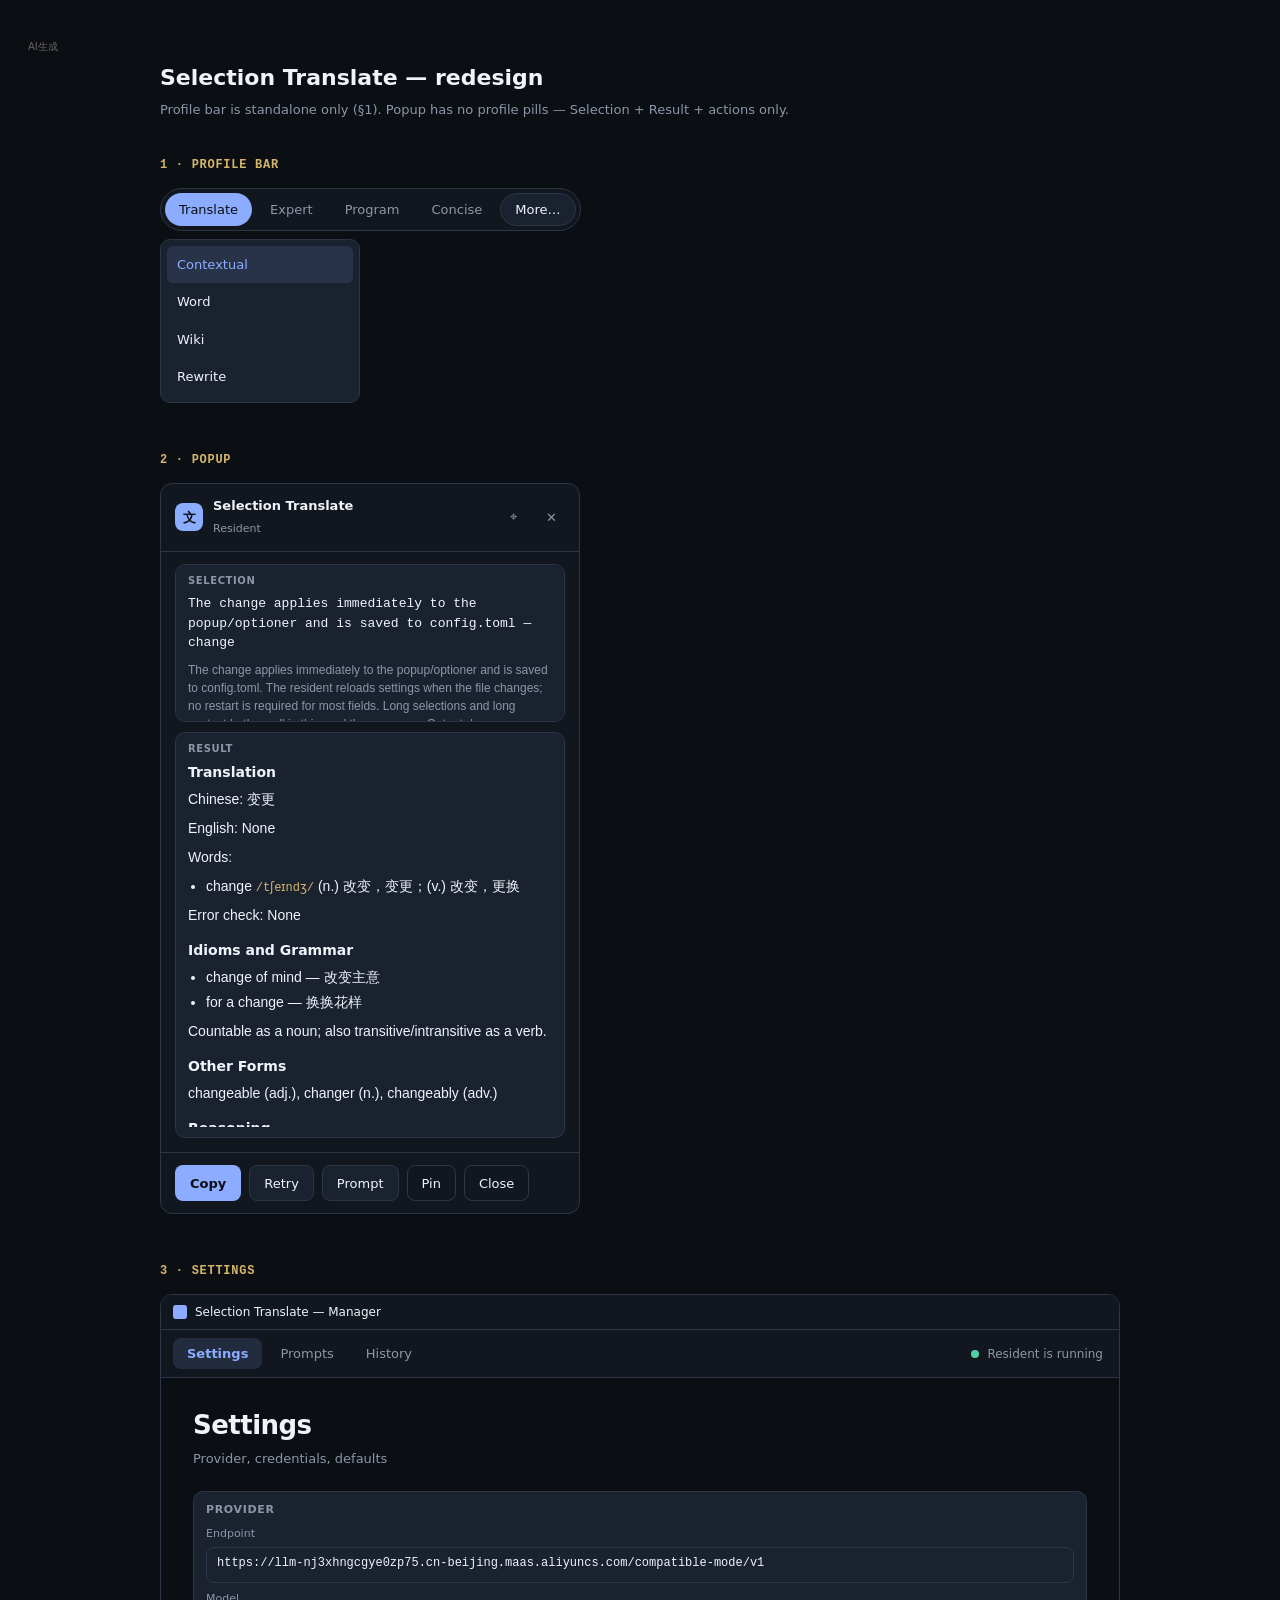
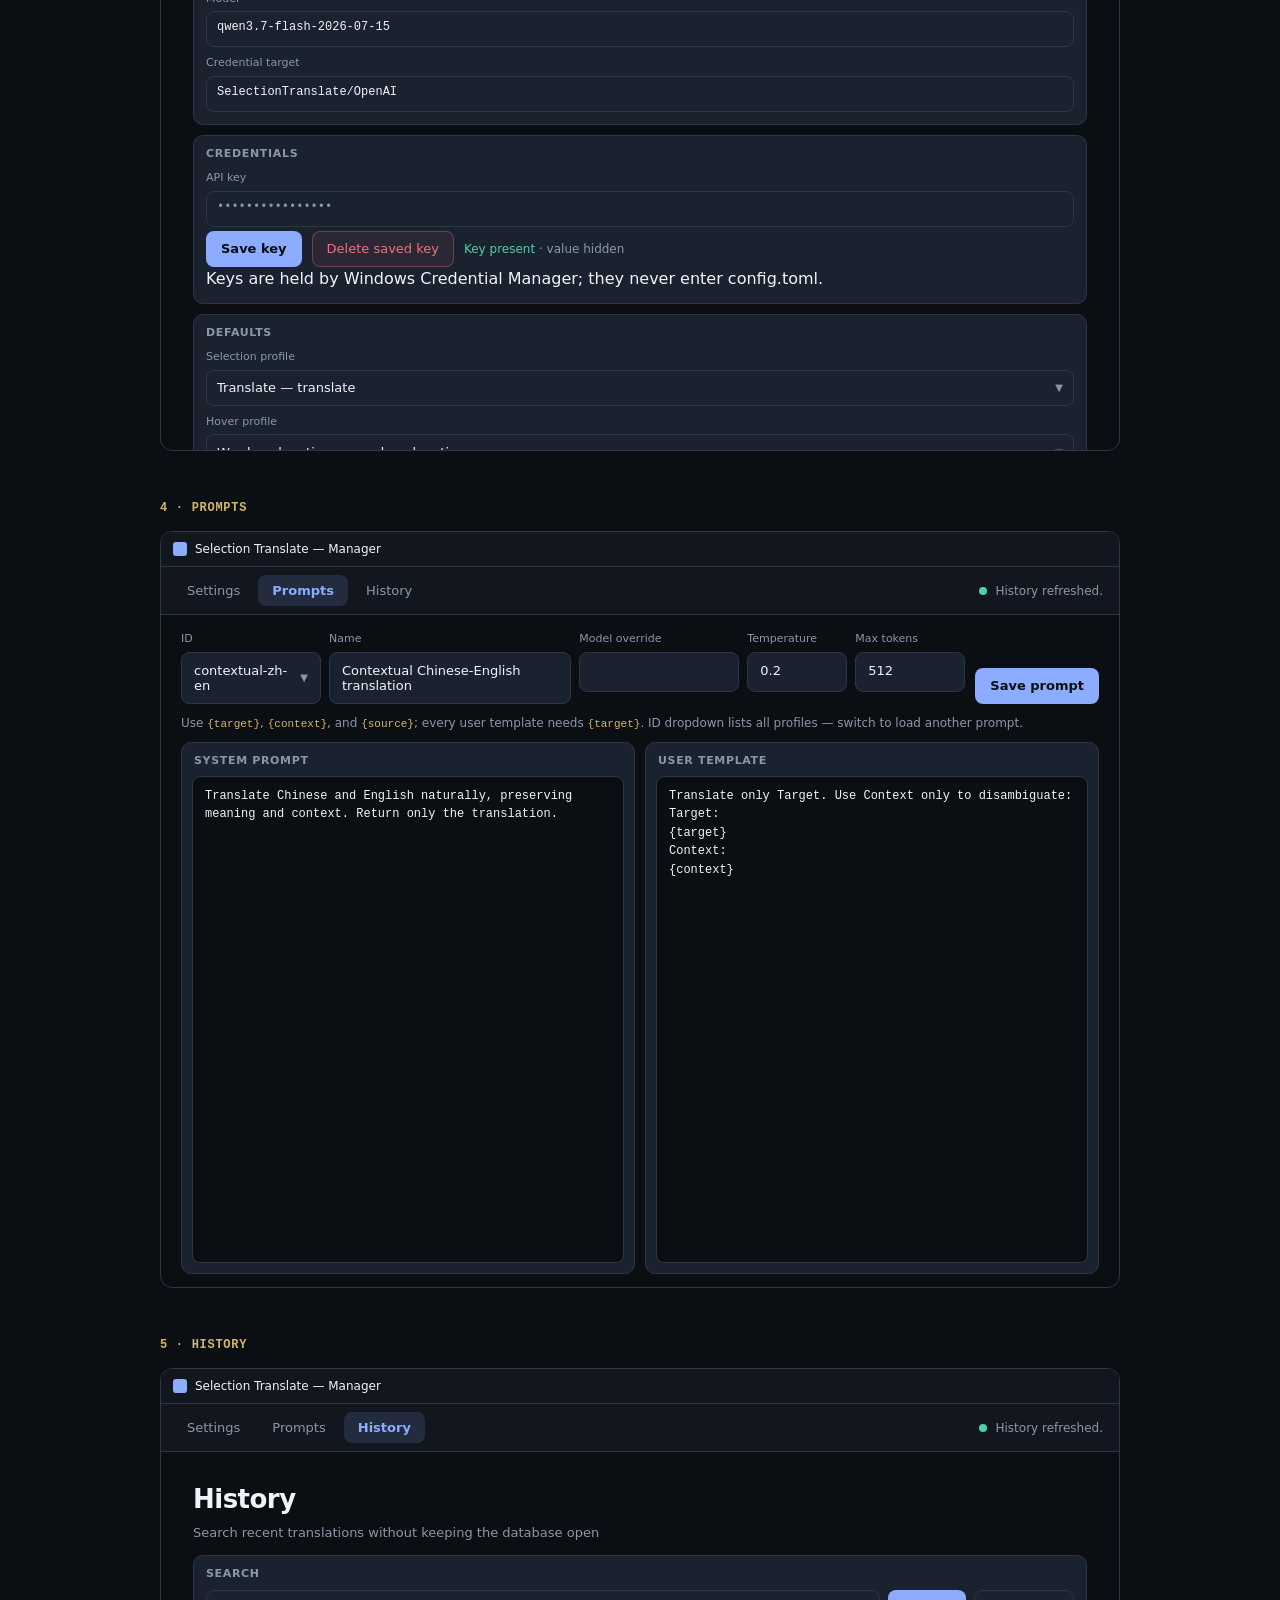
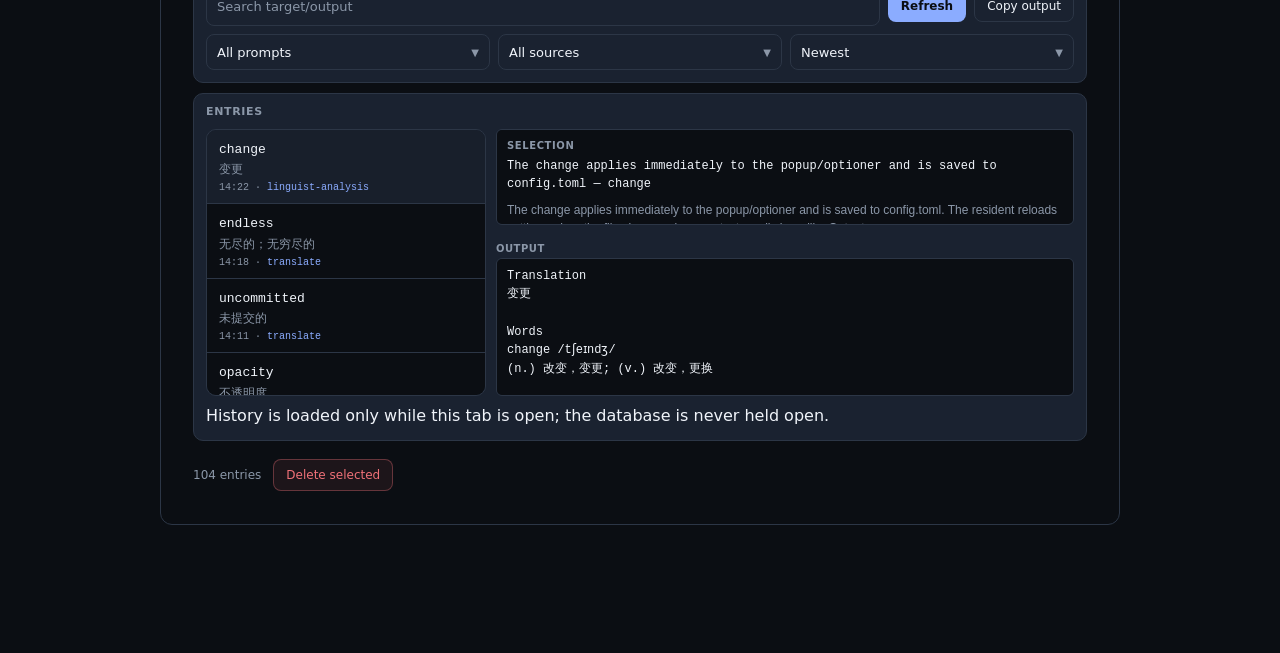
==== selection-translate-redesign/classic/index.html @ d714caef "Split redesign into classic/fair-copy tracks; add Fair Copy UI - classic/: the original dark mockup " ====
<!-- AI生成 -->
<!DOCTYPE html>
<html lang="en">
<head>
  <meta charset="UTF-8" />
  <meta name="viewport" content="width=device-width, initial-scale=1" />
  <title>Selection Translate — UI Redesign</title>
  <style>
    :root {
      --void: #0B0E13;
      --surface: #12171F;
      --raised: #1A2230;
      --lex: #1E2634;
      --line: #2C3646;
      --ink: #F0F4FA;
      --muted: #8B97A8;
      --accent: #8BACFF;
      --gold: #D4B56A;
      --ok: #4FD1A5;
      --err: #F07178;
      --font: "Segoe UI Variable Text", "Segoe UI", system-ui, sans-serif;
      --mono: "Cascadia Code", "Consolas", ui-monospace, monospace;
      --cjk: "Microsoft YaHei UI", "PingFang SC", "Segoe UI", sans-serif;
    }

    * { box-sizing: border-box; margin: 0; padding: 0; }

    /* One scrollbar for every scrollable area */
    * {
      scrollbar-width: thin;
      scrollbar-color: var(--line) transparent;
    }
    ::-webkit-scrollbar { width: 10px; height: 10px; }
    ::-webkit-scrollbar-track { background: transparent; }
    ::-webkit-scrollbar-thumb {
      background: var(--line);
      border-radius: 999px;
      border: 2px solid transparent;
      background-clip: padding-box;
    }

    body {
      font-family: var(--font);
      background: var(--void);
      color: var(--ink);
      line-height: 1.5;
      padding: 40px 28px 80px;
    }

    .doc-title {
      max-width: 960px;
      margin: 0 auto 36px;
    }
    .doc-title h1 {
      font-size: 22px;
      font-weight: 600;
      margin-bottom: 6px;
    }
    .doc-title p {
      font-size: 13px;
      color: var(--muted);
      max-width: 640px;
    }

    .screen {
      max-width: 960px;
      margin: 0 auto 48px;
    }
    .screen > h2 {
      font-family: var(--mono);
      font-size: 12px;
      color: var(--gold);
      letter-spacing: 0.06em;
      text-transform: uppercase;
      margin-bottom: 14px;
    }

    /* —— Shared controls (no card wrappers) —— */
    .rail {
      display: inline-flex;
      gap: 4px;
      background: var(--surface);
      border: 1px solid var(--line);
      border-radius: 999px;
      padding: 4px;
    }
    .pill {
      border: none;
      background: transparent;
      color: var(--muted);
      font: 500 13px var(--font);
      padding: 8px 14px;
      border-radius: 999px;
    }
    .pill.on { background: var(--accent); color: var(--void); }
    .pill.on.lex { background: var(--gold); color: #1a1408; }
    .pill.more {
      color: var(--ink);
      background: var(--raised);
      border: 1px solid var(--line);
    }

    .menu {
      margin-top: 8px;
      width: 176px;
      background: var(--raised);
      border: 1px solid var(--line);
      border-radius: 10px;
      padding: 6px;
    }
    .menu div {
      padding: 9px 10px;
      border-radius: 6px;
      font-size: 13px;
    }
    .menu div.hot {
      background: rgba(139, 172, 255, 0.12);
      color: var(--accent);
    }

    .btn {
      display: inline-flex;
      align-items: center;
      height: 36px;
      padding: 0 14px;
      border-radius: 8px;
      border: 1px solid var(--line);
      background: var(--raised);
      color: var(--ink);
      font: 500 13px var(--font);
    }
    .btn.primary {
      background: var(--accent);
      border-color: transparent;
      color: var(--void);
      font-weight: 600;
    }
    .btn.danger {
      color: var(--err);
      border-color: rgba(240, 113, 120, 0.35);
      background: rgba(240, 113, 120, 0.08);
    }
    .btn.ghost { background: transparent; }
    .btn.sm { height: 32px; padding: 0 12px; font-size: 12px; }

    .input {
      width: 100%;
      background: var(--raised);
      border: 1px solid var(--line);
      border-radius: 8px;
      color: var(--ink);
      font: 12px var(--mono);
      padding: 10px 12px;
      min-height: 40px;
    }
    .input.ui { font: 13px var(--font); }
    .input.muted { color: var(--muted); }
    .input.area {
      min-height: 96px;
      line-height: 1.55;
      white-space: pre-wrap;
      overflow: auto;
    }
    .input.area.tall { min-height: 148px; }
    .input.pair-row {
      display: flex;
      justify-content: space-between;
      align-items: center;
      font-family: var(--font);
    }

    .label {
      font-size: 13px;
      color: var(--muted);
    }

    /* Flat form rows — no cards */
    .row {
      display: grid;
      grid-template-columns: 140px 1fr;
      gap: 12px;
      align-items: center;
      margin-bottom: 12px;
    }
    .row.top { align-items: start; }
    .row.top .label { padding-top: 10px; }
    .pair { display: grid; grid-template-columns: 1fr 1fr; gap: 10px; }

    /* —— Popup (single) —— */
    .popup {
      width: 420px;
      max-width: 100%;
      background: var(--surface);
      border: 1px solid var(--line);
      border-radius: 12px;
      overflow: hidden;
    }
    .popup-top {
      display: flex;
      align-items: center;
      gap: 10px;
      padding: 12px 14px;
      border-bottom: 1px solid var(--line);
    }
    .mark {
      width: 28px;
      height: 28px;
      border-radius: 8px;
      background: var(--accent);
      color: var(--void);
      font-weight: 700;
      font-size: 13px;
      display: grid;
      place-items: center;
    }
    .popup-top strong { display: block; font-size: 13px; }
    .popup-top span { font-size: 11px; color: var(--muted); }
    .popup-top .grow { flex: 1; min-width: 0; }
    .icon {
      width: 28px;
      height: 28px;
      border: none;
      background: transparent;
      color: var(--muted);
      border-radius: 6px;
    }

    .popup-body .sel .cap { margin-bottom: 6px; }
    .popup-body {
      padding: 12px 14px 14px;
      display: flex;
      flex-direction: column;
      gap: 10px;
      max-height: min(78vh, 600px);
      overflow: hidden;
    }
    .popup-body .result {
      flex: 1 1 auto;
      min-height: 0;
      display: flex;
      flex-direction: column;
      border-radius: 10px;
    }
    .popup-body .result .md {
      flex: 1 1 auto;
      min-height: 0;
      max-height: none;
      overflow: auto;
    }
    .popup-foot {
      display: flex;
      gap: 8px;
      padding: 12px 14px;
      border-top: 1px solid var(--line);
    }

    /* Selection — same card language as History Output (.box.out) */
    .sel {
      background: var(--void);
      border: 1px solid var(--line);
      border-radius: 6px;
      padding: 8px 10px;
      flex-shrink: 0;
      min-height: 0;
      overflow: auto;
    }
    .sel .cap {
      font-size: 10px;
      letter-spacing: 0.06em;
      text-transform: uppercase;
      color: var(--muted);
      font-weight: 600;
      margin-bottom: 4px;
    }
    .sel .target {
      font-family: var(--mono);
      font-size: 12px;
      line-height: 1.5;
      color: var(--ink);
      white-space: pre-wrap;
      word-break: break-word;
    }
    .sel .ctx {
      font: 12px/1.5 var(--cjk);
      color: var(--muted);
      margin-top: 8px;
      white-space: pre-wrap;
      word-break: break-word;
    }

    /* Popup Selection — aligned peer of Result card */
    .popup-body .sel {
      background: var(--raised);
      border: 1px solid var(--line);
      border-radius: 10px;
      padding: 8px 12px 10px;
      max-height: 30%;
      flex: 0 1 auto;
      overflow: auto;
    }
    .popup-body .sel .cap {
      font-size: 10px;
      letter-spacing: 0.06em;
      text-transform: uppercase;
      color: var(--muted);
      font-weight: 600;
      margin-bottom: 6px;
    }
    .popup-body .sel .target {
      font-family: var(--mono);
      font-size: 13px;
      line-height: 1.5;
      color: var(--ink);
      white-space: pre-wrap;
      word-break: break-word;
    }
    .popup-body .sel .ctx {
      font: 12px/1.5 var(--cjk);
      color: var(--muted);
      margin-top: 8px;
      white-space: pre-wrap;
      word-break: break-word;
    }

    /* Result — markdown body; Selection uses the same chrome in popup */
    .result {
      border: 1px solid var(--line);
      border-radius: 10px;
      background: var(--raised);
      padding: 8px 12px 10px;
    }
    .result-label {
      font-size: 10px;
      letter-spacing: 0.06em;
      text-transform: uppercase;
      color: var(--muted);
      font-weight: 600;
      margin-bottom: 6px;
      flex-shrink: 0;
    }
    .md {
      max-height: 280px;
      overflow: auto;
      font-size: 14px;
      line-height: 1.5;
      color: var(--ink);
    }
    .md h2 {
      font-size: 14px;
      font-weight: 600;
      margin: 14px 0 6px;
      color: var(--ink);
    }
    .md h2:first-child { margin-top: 0; }
    .md p {
      margin: 0 0 8px;
      font-family: var(--cjk);
    }
    .md p:last-child { margin-bottom: 0; }
    .md ul {
      margin: 0 0 8px;
      padding-left: 18px;
    }
    .md li {
      margin-bottom: 4px;
      font-family: var(--cjk);
    }
    .md code {
      font-family: var(--mono);
      font-size: 12px;
      color: var(--gold);
    }

    /* —— Manager window (own border; horizontal tabs) —— */
    .shell {
      border: 1px solid var(--line);
      border-radius: 12px;
      overflow: hidden;
      background: var(--void);
    }
    .shell-title {
      display: flex;
      align-items: center;
      gap: 8px;
      padding: 8px 12px;
      background: var(--surface);
      border-bottom: 1px solid var(--line);
      font-size: 12px;
      color: var(--ink);
    }
    .shell-title i {
      width: 14px;
      height: 14px;
      border-radius: 3px;
      background: var(--accent);
      display: block;
      flex-shrink: 0;
    }
    .shell-body {
      display: block;
      min-height: 520px;
      height: 720px;
    }
    /* Horizontal tab bar */
    .tabs {
      display: flex;
      align-items: center;
      gap: 4px;
      padding: 8px 12px;
      background: var(--surface);
      border-bottom: 1px solid var(--line);
    }
    .tabs button {
      border: none;
      background: transparent;
      color: var(--muted);
      font: 500 13px var(--font);
      padding: 8px 14px;
      border-radius: 8px;
    }
    .tabs button.on {
      background: rgba(139, 172, 255, 0.14);
      color: var(--accent);
      font-weight: 600;
    }
    .tabs .live {
      margin-left: auto;
      font-size: 12px;
      color: var(--muted);
      display: flex;
      align-items: center;
      gap: 8px;
      padding-right: 4px;
    }
    .tabs .live i {
      width: 8px;
      height: 8px;
      border-radius: 50%;
      background: var(--ok);
      display: block;
    }
    .shell-body > .page {
      height: calc(100% - 45px);
      min-height: 0;
      overflow: hidden;
    }
    .shell-body > .page:not(.fill):not(.hist-page):not(.prompts-page) {
      overflow: auto;
    }
    .nav {
      border-right: 1px solid var(--line);
      padding: 20px 12px;
      background: var(--surface);
    }
    .nav .brand {
      font-size: 11px;
      letter-spacing: 0.08em;
      text-transform: uppercase;
      color: var(--muted);
      font-weight: 600;
      padding: 4px 10px 16px;
    }
    .nav button {
      display: block;
      width: 100%;
      text-align: left;
      border: none;
      background: transparent;
      color: var(--muted);
      font: 13px var(--font);
      padding: 10px 12px;
      border-radius: 8px;
      margin-bottom: 2px;
    }
    .nav button.on {
      background: rgba(139, 172, 255, 0.14);
      color: var(--accent);
      font-weight: 600;
    }
    .nav .live {
      margin-top: 28px;
      padding: 0 10px;
      font-size: 12px;
      color: var(--muted);
      display: flex;
      align-items: center;
      gap: 8px;
    }
    .nav .live i {
      width: 8px;
      height: 8px;
      border-radius: 50%;
      background: var(--ok);
      display: block;
    }

    .page { padding: 28px 32px 36px; }
    .page h2 {
      font-size: 26px;
      font-weight: 600;
      letter-spacing: -0.02em;
    }
    .page .sub {
      font-size: 13px;
      color: var(--muted);
      margin: 4px 0 22px;
    }

    /* Manager field groups — same visual language as popup areas */
    .mfield {
      border: 1px solid var(--line);
      border-radius: 10px;
      background: var(--raised);
      padding: 10px 12px 12px;
      margin-bottom: 10px;
    }
    .mfield > .cap {
      font-size: 11px;
      letter-spacing: 0.06em;
      text-transform: uppercase;
      color: var(--muted);
      font-weight: 600;
      margin-bottom: 8px;
    }
    .mfield .stack { display: flex; flex-direction: column; gap: 8px; }
    .mfield .label {
      font-size: 11px;
      color: var(--muted);
      margin-bottom: 4px;
      display: block;
    }
    .mfield .pair { display: grid; grid-template-columns: 1fr 1fr; gap: 8px; }
    .mfield .pair label { display: block; }
    .mfield .input {
      min-height: 36px;
      padding: 8px 10px;
    }
    /* Space is allocated to editors / Output — not fixed padding */
    .page.fill,
    .hist-page {
      display: flex;
      flex-direction: column;
      height: 100%;
      min-height: 0;
    }
    .page.fill > .sub,
    .hist-page > .sub { flex-shrink: 0; margin-bottom: 12px; }
    .mfield.shrink { flex-shrink: 0; }
    .mfield.grow {
      flex: 1 1 auto;
      min-height: 0;
      display: flex;
      flex-direction: column;
    }
    .page.fill > .actions,
    .hist-page > .row-actions {
      flex-shrink: 0;
      margin-top: auto;
      padding-top: 8px;
    }

    /* Prompts: Instructions take remaining height; two editors share it */
    .instr-grid {
      flex: 1 1 auto;
      min-height: 0;
      display: grid;
      grid-template-columns: 1fr 1fr;
      gap: 10px;
    }
    .instr-grid .col {
      display: flex;
      flex-direction: column;
      min-height: 0;
    }
    .instr-grid .col .label { flex-shrink: 0; }
    .instr-grid .col .input.area {
      flex: 1 1 auto;
      min-height: 0;
      height: 100%;
    }

    /* Prompts page — meta on top, editors fill below */
    .prompts-page {
      display: flex;
      flex-direction: column;
      height: 100%;
      min-height: 0;
      gap: 10px;
      padding: 16px 20px 16px;
    }
    .prompts-page > .prompt-bottom {
      flex-shrink: 0;
      order: 0;
    }
    .prompts-page > .prompt-editors {
      flex: 1 1 auto;
      min-height: 0;
      order: 1;
    }
    .prompt-editors .ed {
      display: flex;
      flex-direction: column;
      min-height: 0;
      border: 1px solid var(--line);
      border-radius: 10px;
      background: var(--raised);
      overflow: hidden;
    }
    .prompt-editors .ed > label {
      flex-shrink: 0;
      font-size: 11px;
      letter-spacing: 0.06em;
      text-transform: uppercase;
      font-weight: 600;
      color: var(--muted);
      padding: 10px 12px 6px;
    }
    .prompt-editors .ed > .body {
      flex: 1 1 auto;
      min-height: 0;
      margin: 0 10px 10px;
      border: 1px solid var(--line);
      border-radius: 8px;
      background: var(--void);
      color: var(--ink);
      font: 12px/1.55 var(--mono);
      padding: 10px 12px;
      overflow: auto;
      white-space: pre-wrap;
    }

    /* Prompt editors — bottom of page, share remaining height */
    .prompt-editors {
      display: grid;
      grid-template-columns: 1fr 1fr;
      gap: 10px;
    }

    /* Meta row — top of prompts page */
    .prompt-bottom {
      flex-shrink: 0;
      display: flex;
      flex-wrap: wrap;
      align-items: end;
      gap: 10px;
    }
    .prompt-bottom .meta {
      display: grid;
      grid-template-columns: 140px minmax(160px, 1fr) minmax(120px, 160px) 100px 110px;
      gap: 8px;
      flex: 1 1 480px;
    }
    .prompt-bottom .meta label {
      display: block;
      font-size: 11px;
      color: var(--muted);
      margin-bottom: 4px;
    }
    .prompt-bottom .hint {
      flex: 1 1 100%;
      font-size: 12px;
      color: var(--muted);
    }
    .prompt-bottom .hint code {
      font-family: var(--mono);
      color: var(--gold);
      font-size: 11px;
    }

    .mfield.grow > .hint { flex-shrink: 0; margin-top: 8px; }
    .mfield.grow > .cap { flex-shrink: 0; }

    .ctx-mark {
      flex-shrink: 0;
      font: 10px var(--mono);
      letter-spacing: 0.04em;
      text-transform: uppercase;
      color: var(--accent);
      background: rgba(139, 172, 255, 0.12);
      border: 1px solid rgba(139, 172, 255, 0.25);
      border-radius: 4px;
      padding: 1px 5px;
      margin-top: 1px;
    }

    .note {
      font-size: 12px;
      color: var(--muted);
    }
    .note code {
      font-family: var(--mono);
      color: var(--gold);
      font-size: 11px;
    }

    .actions {
      display: flex;
      flex-wrap: wrap;
      gap: 10px;
      align-items: center;
      margin-top: 4px;
    }

    /* History chrome */
    .hist-bar {
      display: grid;
      grid-template-columns: 1fr auto auto;
      gap: 8px;
    }
    .hist-filters {
      display: grid;
      grid-template-columns: 1fr 1fr 1fr;
      gap: 8px;
      margin-top: 8px;
    }
    .hist-split {
      flex: 1 1 auto;
      min-height: 0;
      display: grid;
      grid-template-columns: 280px 1fr;
      gap: 10px;
    }
    .hist-list {
      border: 1px solid var(--line);
      border-radius: 10px;
      background: var(--void);
      overflow: auto;
      min-height: 0;
      height: 100%;
    }
    .hist-item {
      padding: 10px 12px;
      border-bottom: 1px solid var(--line);
    }
    .hist-item:last-child { border-bottom: none; }
    .hist-item.on { background: rgba(139, 172, 255, 0.1); }
    .hist-item .t { font-family: var(--mono); font-size: 13px; }
    .hist-item .p {
      font: 12px var(--cjk);
      color: var(--muted);
      margin-top: 2px;
    }
    .hist-item .m {
      font: 10px var(--mono);
      color: var(--muted);
      margin-top: 4px;
    }
    .hist-item .m b { color: var(--accent); font-weight: 500; }

    .hist-detail {
      display: flex;
      flex-direction: column;
      min-height: 0;
      gap: 8px;
    }
    .hist-detail label {
      display: block;
      font-size: 10px;
      letter-spacing: 0.05em;
      text-transform: uppercase;
      color: var(--muted);
      font-weight: 600;
      margin-bottom: 2px;
    }
    /* Selection card shares Output card chrome */
    .hist-detail .sel {
      flex: 0 0 auto;
      max-height: 36%;
    }
    .hist-detail .box.out {
      height: auto;
      min-height: 0;
      max-height: none;
      white-space: pre-wrap;
      word-break: break-word;
      background: var(--void);
      border: 1px solid var(--line);
      border-radius: 6px;
      font-family: var(--mono);
      font-size: 12px;
      color: var(--ink);
      line-height: 1.55;
      padding: 8px 10px;
      flex: 1 1 auto;
      overflow: auto;
    }

    .row-actions {
      display: flex;
      align-items: center;
      gap: 12px;
      flex-wrap: wrap;
    }

    .pager {
      display: flex;
      align-items: center;
      gap: 8px;
      flex-wrap: wrap;
    }
    .pager .count {
      font: 12px var(--mono);
      color: var(--muted);
      margin-right: 4px;
    }

    @media (max-width: 800px) {
      .shell-body { grid-template-columns: 1fr; }
      .nav { border-right: none; border-bottom: 1px solid var(--line); }
      .pair, .instr-grid,
      .prompt-editors,
      .prompt-bottom .meta,
      .hist-bar, .hist-filters, .hist-split, .hist-detail .meta-row {
        grid-template-columns: 1fr;
      }
      .shell-body { height: auto; min-height: 0; }
      .shell-body > .page,
      .shell-body > .page.fill,
      .shell-body > .page.hist-page,
      .shell-body > .page.prompts-page {
        height: auto;
        max-height: none;
      }
      .prompt-editors .ed > .body { min-height: 180px; }
      .tabs { flex-wrap: wrap; }
      .popup { width: 100%; }
    }
  </style>
</head>
<body>
<p data-aigc-mark="1" style="margin:0 0 8px;font-size:10px;line-height:1.3;color:#6b6560;font-weight:400;">AI生成</p>


  <div class="doc-title">
    <h1>Selection Translate — redesign</h1>
    <p>Profile bar is standalone only (§1). Popup has no profile pills — Selection + Result + actions only.</p>
  </div>

  <!-- 1. Profile bar -->
  <section class="screen">
    <h2>1 · Profile bar</h2>
    <div class="rail">
      <button class="pill on" type="button">Translate</button>
      <button class="pill" type="button">Expert</button>
      <button class="pill" type="button">Program</button>
      <button class="pill" type="button">Concise</button>
      <button class="pill more" type="button">More…</button>
    </div>
    <div class="menu" style="width:200px">
      <div class="hot">Contextual</div>
      <div>Word</div>
      <div>Wiki</div>
      <div>Rewrite</div>
    </div>
  </section>

  <!-- 2. Popup — only one -->
  <section class="screen">
    <h2>2 · Popup</h2>
    <div class="popup">
      <div class="popup-top">
        <div class="mark">文</div>
        <div class="grow">
          <strong>Selection Translate</strong>
          <span>Resident</span>
        </div>
        <button class="icon" type="button">⌖</button>
        <button class="icon" type="button">✕</button>
      </div>
      <!-- No profile bar in the popup — profile lives in the standalone bar (§1) only -->
      <div class="popup-body">
        <!-- Integrated Selection: Target + Context in one area -->
        <div class="sel">
          <div class="cap">Selection</div>
          <div class="target">The change applies immediately to the popup/optioner and is saved to config.toml — change</div>
          <div class="ctx">The change applies immediately to the popup/optioner and is saved to config.toml. The resident reloads settings when the file changes; no restart is required for most fields. Long selections and long context both scroll in this card the same way Output does.</div>
        </div>
        <!-- Result as markdown -->
        <div class="result">
          <div class="result-label">Result</div>
          <div class="md">
            <h2>Translation</h2>
            <p>Chinese: 变更</p>
            <p>English: None</p>
            <p>Words:</p>
            <ul>
              <li>change <code>/tʃeɪndʒ/</code> (n.) 改变，变更；(v.) 改变，更换</li>
            </ul>
            <p>Error check: None</p>
            <h2>Idioms and Grammar</h2>
            <ul>
              <li>change of mind — 改变主意</li>
              <li>for a change — 换换花样</li>
            </ul>
            <p>Countable as a noun; also transitive/intransitive as a verb.</p>
            <h2>Other Forms</h2>
            <p>changeable (adj.), changer (n.), changeably (adv.)</p>
            <h2>Reasoning</h2>
            <p>Context treats <code>change</code> as a config mutation, so 变更 is more precise than 改变.</p>
          </div>
        </div>
      </div>
      <div class="popup-foot">
        <button class="btn primary" type="button">Copy</button>
        <button class="btn" type="button">Retry</button>
        <button class="btn" type="button">Prompt</button>
        <button class="btn ghost" type="button">Pin</button>
        <button class="btn ghost" type="button">Close</button>
      </div>
    </div>
  </section>

  <!-- 3. Settings -->
  <section class="screen">
    <h2>3 · Settings</h2>
    <div class="shell">
      <div class="shell-title"><i></i> Selection Translate — Manager</div>
      <div class="shell-body">
      <div class="tabs">
        <button class="on" type="button">Settings</button>
        <button type="button">Prompts</button>
        <button type="button">History</button>
        <div class="live"><i></i> Resident is running</div>
      </div>
      <div class="page">
        <h2>Settings</h2>
        <div class="sub">Provider, credentials, defaults</div>

        <div class="mfield">
          <div class="cap">Provider</div>
          <div class="stack">
            <div>
              <span class="label">Endpoint</span>
              <div class="input">https://llm-nj3xhngcgye0zp75.cn-beijing.maas.aliyuncs.com/compatible-mode/v1</div>
            </div>
            <div>
              <span class="label">Model</span>
              <div class="input">qwen3.7-flash-2026-07-15</div>
            </div>
            <div>
              <span class="label">Credential target</span>
              <div class="input">SelectionTranslate/OpenAI</div>
            </div>
          </div>
        </div>

        <div class="mfield">
          <div class="cap">Credentials</div>
          <div class="stack">
            <div>
              <span class="label">API key</span>
              <div class="input muted">••••••••••••••••</div>
            </div>
          </div>
          <div class="actions">
            <button class="btn primary" type="button">Save key</button>
            <button class="btn danger" type="button">Delete saved key</button>
            <span class="note"><strong style="color:var(--ok);font-weight:500">Key present</strong> · value hidden</span>
          </div>
          <div class="hint">Keys are held by Windows Credential Manager; they never enter config.toml.</div>
        </div>

        <div class="mfield">
          <div class="cap">Defaults</div>
          <div class="stack">
            <div>
              <span class="label">Selection profile</span>
              <div class="input ui pair-row">Translate — translate <span style="color:var(--muted);font-size:10px">▼</span></div>
            </div>
            <div>
              <span class="label">Hover profile</span>
              <div class="input ui pair-row">Word explanation — word-explanation <span style="color:var(--muted);font-size:10px">▼</span></div>
            </div>
          </div>
        </div>

        <div class="actions">
          <button class="btn primary" type="button">Save settings</button>
        </div>
      </div>
      </div>
    </div>
  </section>

  <!-- 4. Prompts — fields only -->
  <section class="screen">
    <h2>4 · Prompts</h2>
    <div class="shell">
      <div class="shell-title"><i></i> Selection Translate — Manager</div>
      <div class="shell-body">
      <div class="tabs">
        <button type="button">Settings</button>
        <button class="on" type="button">Prompts</button>
        <button type="button">History</button>
        <div class="live"><i></i> History refreshed.</div>
      </div>
      <div class="page prompts-page">
        <!-- Top: ID dropdown + fields + Save -->
        <div class="prompt-bottom">
          <div class="meta">
            <div>
              <label>ID</label>
              <div class="input ui pair-row">contextual-zh-en <span style="color:var(--muted);font-size:10px">▼</span></div>
            </div>
            <div>
              <label>Name</label>
              <div class="input ui">Contextual Chinese-English translation</div>
            </div>
            <div>
              <label>Model override</label>
              <div class="input ui muted"></div>
            </div>
            <div>
              <label>Temperature</label>
              <div class="input ui">0.2</div>
            </div>
            <div>
              <label>Max tokens</label>
              <div class="input ui">512</div>
            </div>
          </div>
          <button class="btn primary" type="button">Save prompt</button>
          <div class="hint">
            Use <code>{target}</code>, <code>{context}</code>, and <code>{source}</code>; every user template needs <code>{target}</code>.
            ID dropdown lists all profiles — switch to load another prompt.
          </div>
        </div>

        <!-- Bottom: editors take remaining height -->
        <div class="prompt-editors">
          <div class="ed">
            <label>System prompt</label>
            <div class="body">Translate Chinese and English naturally, preserving meaning and context. Return only the translation.</div>
          </div>
          <div class="ed">
            <label>User template</label>
            <div class="body">Translate only Target. Use Context only to disambiguate:
Target:
{target}
Context:
{context}</div>
          </div>
        </div>
      </div>
      </div>
    </div>
  </section>

  <!-- 5. History — fields only -->
  <section class="screen">
    <h2>5 · History</h2>
    <div class="shell">
      <div class="shell-title"><i></i> Selection Translate — Manager</div>
      <div class="shell-body">
      <div class="tabs">
        <button type="button">Settings</button>
        <button type="button">Prompts</button>
        <button class="on" type="button">History</button>
        <div class="live"><i></i> History refreshed.</div>
      </div>
      <div class="page hist-page">
        <h2>History</h2>
        <div class="sub">Search recent translations without keeping the database open</div>

        <div class="mfield shrink">
          <div class="cap">Search</div>
          <div class="hist-bar" style="margin-bottom:0">
            <div class="input ui muted">Search target/output</div>
            <button class="btn primary sm" type="button">Refresh</button>
            <button class="btn sm" type="button">Copy output</button>
          </div>
          <div class="hist-filters" style="margin-top:8px">
            <div class="input ui pair-row">All prompts <span style="color:var(--muted);font-size:10px">▼</span></div>
            <div class="input ui pair-row">All sources <span style="color:var(--muted);font-size:10px">▼</span></div>
            <div class="input ui pair-row">Newest <span style="color:var(--muted);font-size:10px">▼</span></div>
          </div>
        </div>

        <!-- Entries: list left, Output owns the rest of the height -->
        <div class="mfield grow">
          <div class="cap">Entries</div>
          <div class="hist-split">
            <div class="hist-list">
              <div class="hist-item on">
                <div class="t">change</div>
                <div class="p">变更</div>
                <div class="m">14:22 · <b>linguist-analysis</b></div>
              </div>
              <div class="hist-item">
                <div class="t">endless</div>
                <div class="p">无尽的；无穷尽的</div>
                <div class="m">14:18 · <b>translate</b></div>
              </div>
              <div class="hist-item">
                <div class="t">uncommitted</div>
                <div class="p">未提交的</div>
                <div class="m">14:11 · <b>translate</b></div>
              </div>
              <div class="hist-item">
                <div class="t">opacity</div>
                <div class="p">不透明度</div>
                <div class="m">13:54 · <b>word-explanation</b></div>
              </div>
              <div class="hist-item">
                <div class="t">mockup</div>
                <div class="p">原型图 / 模型图</div>
                <div class="m">13:22 · <b>translate</b></div>
              </div>
              <div class="hist-item">
                <div class="t">Mirage</div>
                <div class="p">海市蜃楼；幻影</div>
                <div class="m">13:05 · <b>linguist-analysis</b></div>
              </div>
            </div>

            <div class="hist-detail">
              <div class="sel" style="margin-bottom:8px">
                <div class="cap">Selection</div>
                <div class="target">The change applies immediately to the popup/optioner and is saved to config.toml — change</div>
                <div class="ctx">The change applies immediately to the popup/optioner and is saved to config.toml. The resident reloads settings when the file changes; long context scrolls here like Output.</div>
              </div>
              <div class="out-wrap" style="flex:1 1 auto;min-height:0;display:flex;flex-direction:column">
                <label>Output</label>
                <div class="box out">Translation
变更

Words
change /tʃeɪndʒ/
(n.) 改变，变更; (v.) 改变，更换

Idioms and Grammar
change of mind · for a change

Error check
None</div>
              </div>
            </div>
          </div>
          <div class="hint">History is loaded only while this tab is open; the database is never held open.</div>
        </div>

        <div class="row-actions">
          <span class="note">104 entries</span>
          <button class="btn danger sm" type="button">Delete selected</button>
        </div>
      </div>
      </div>
    </div>
  </section>

</body>
</html>
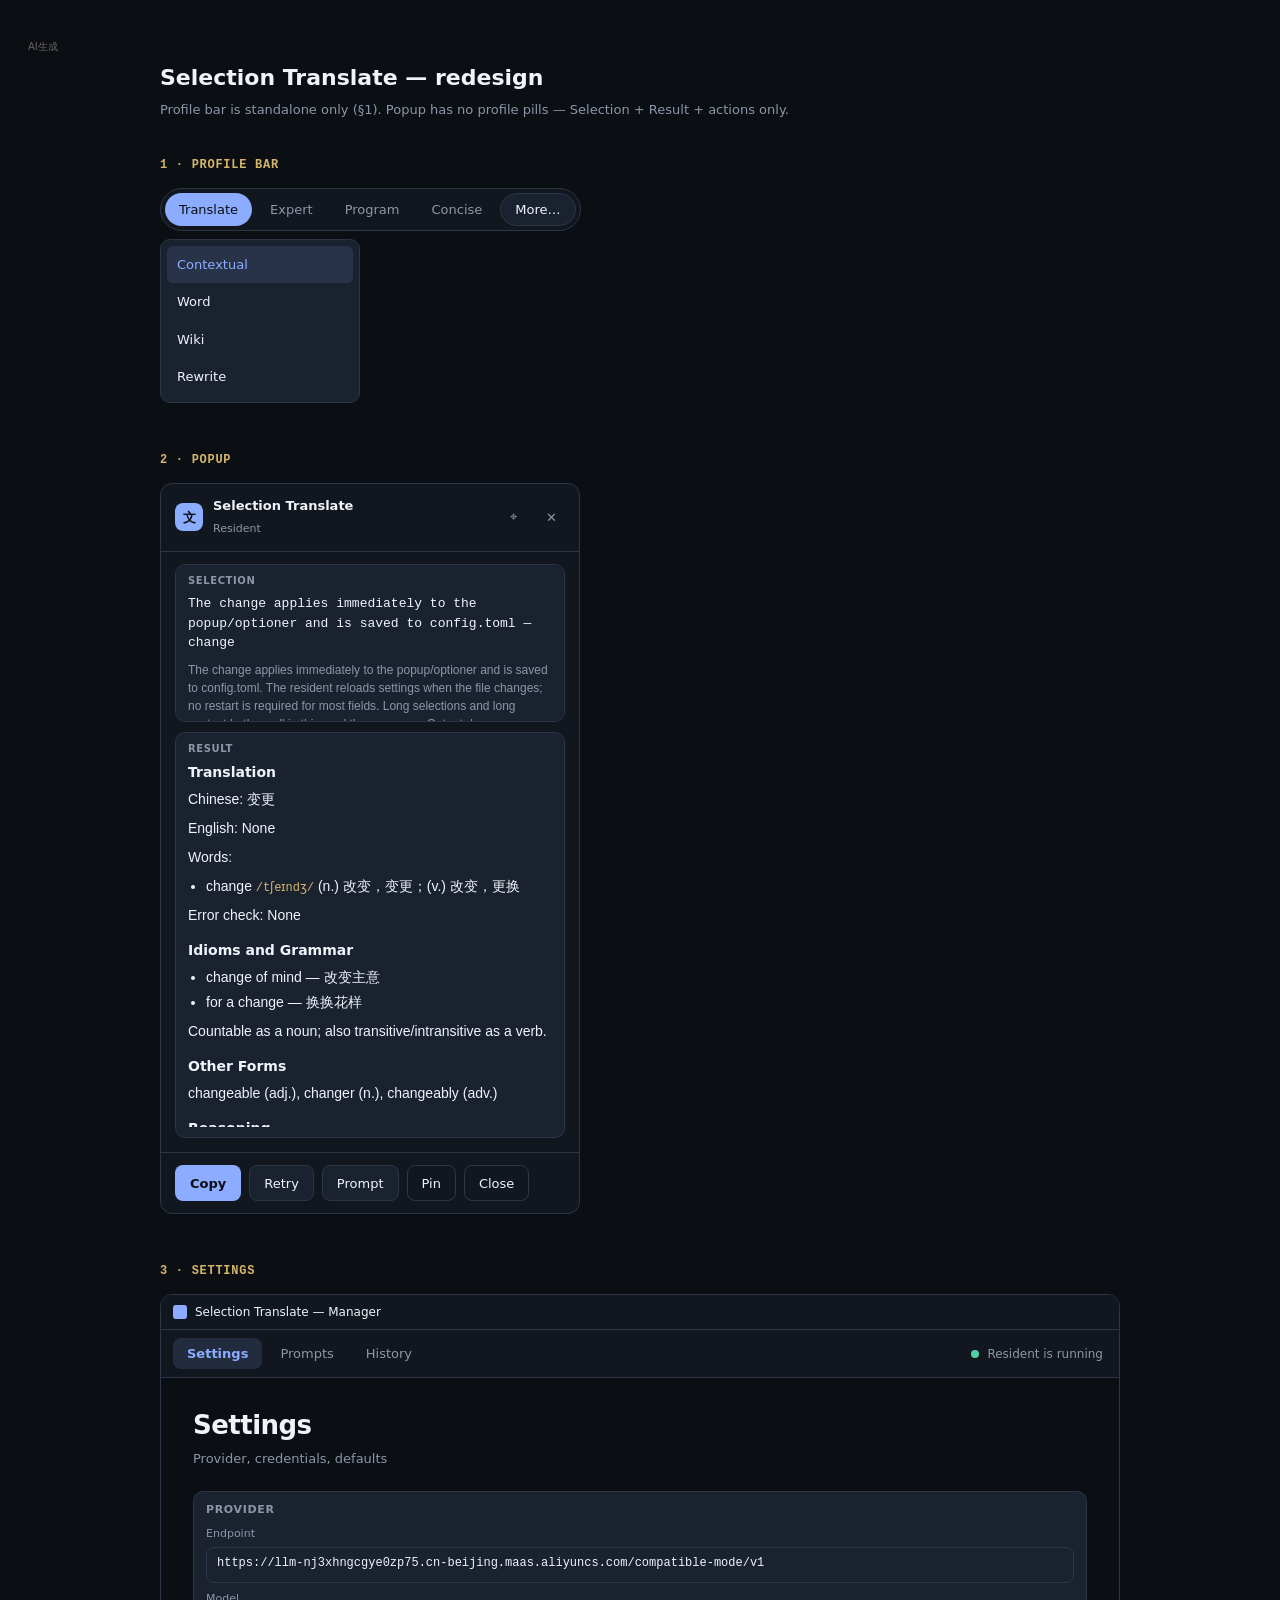
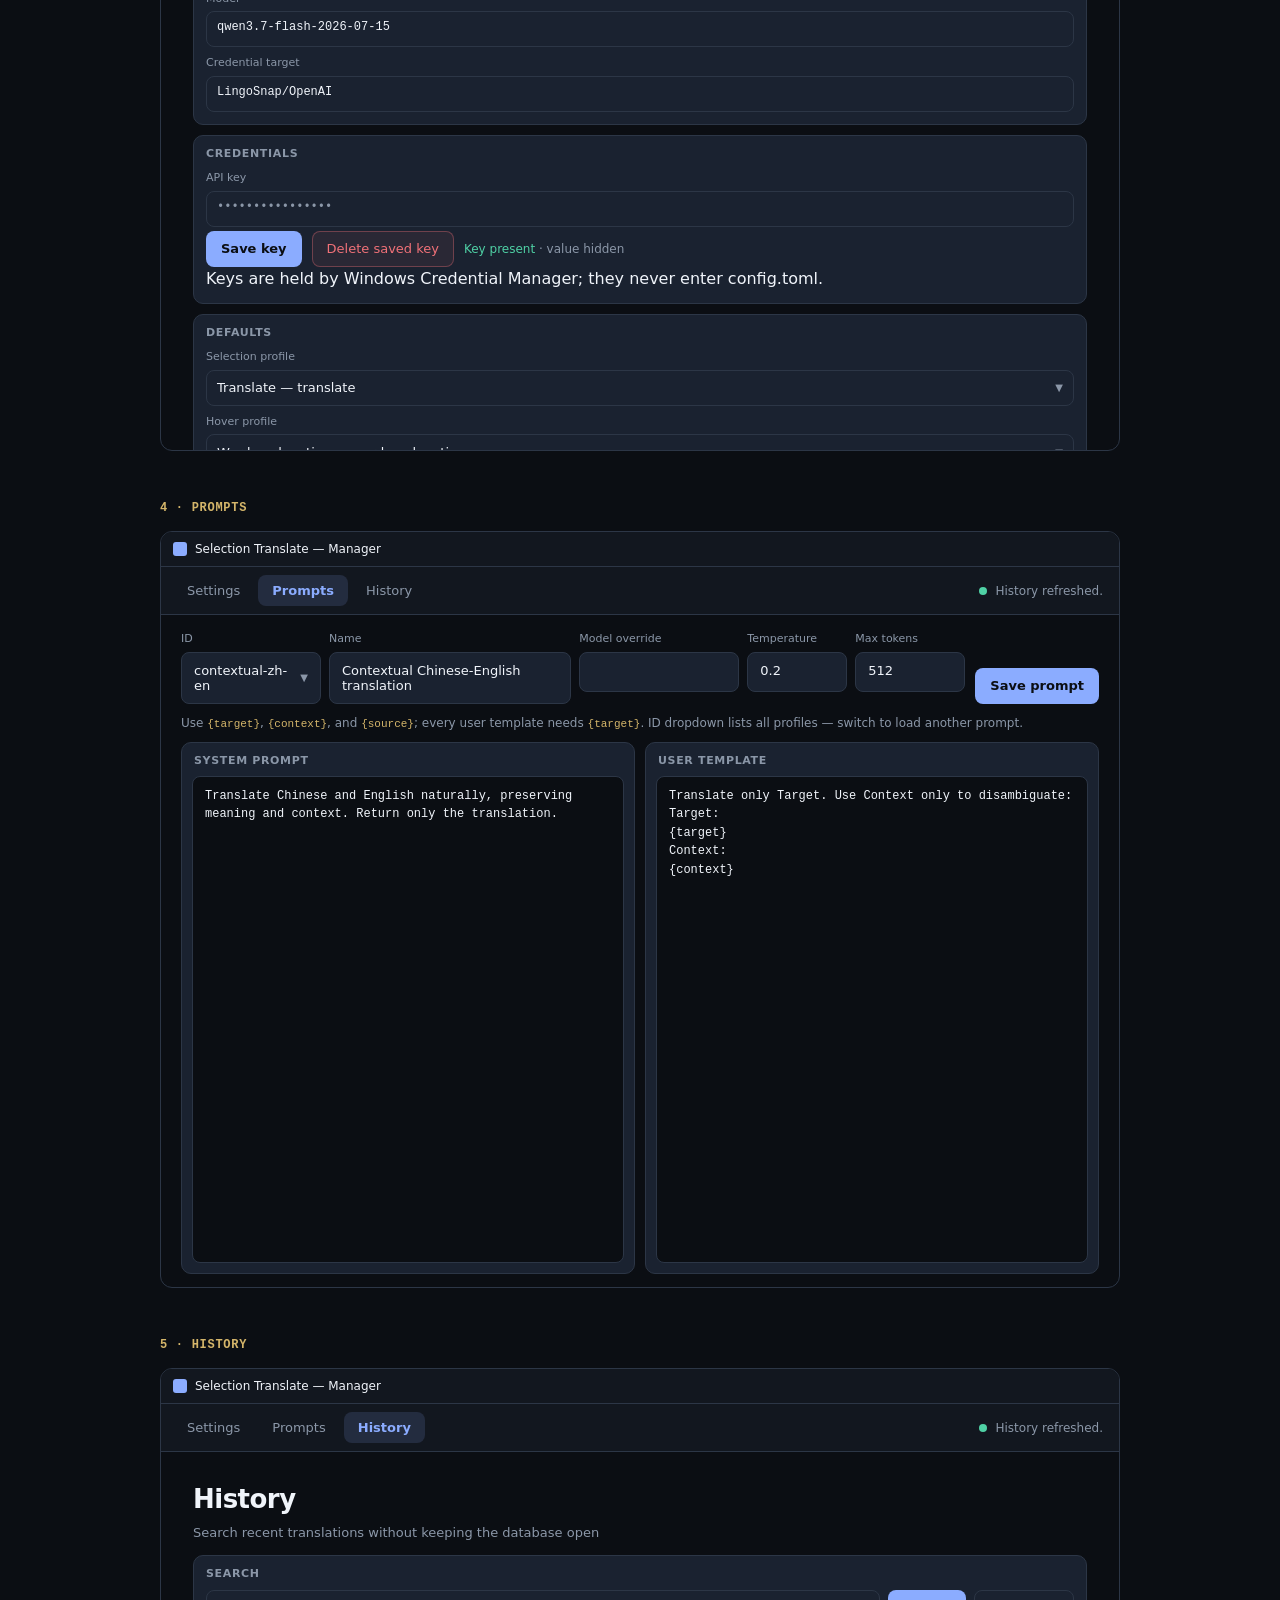
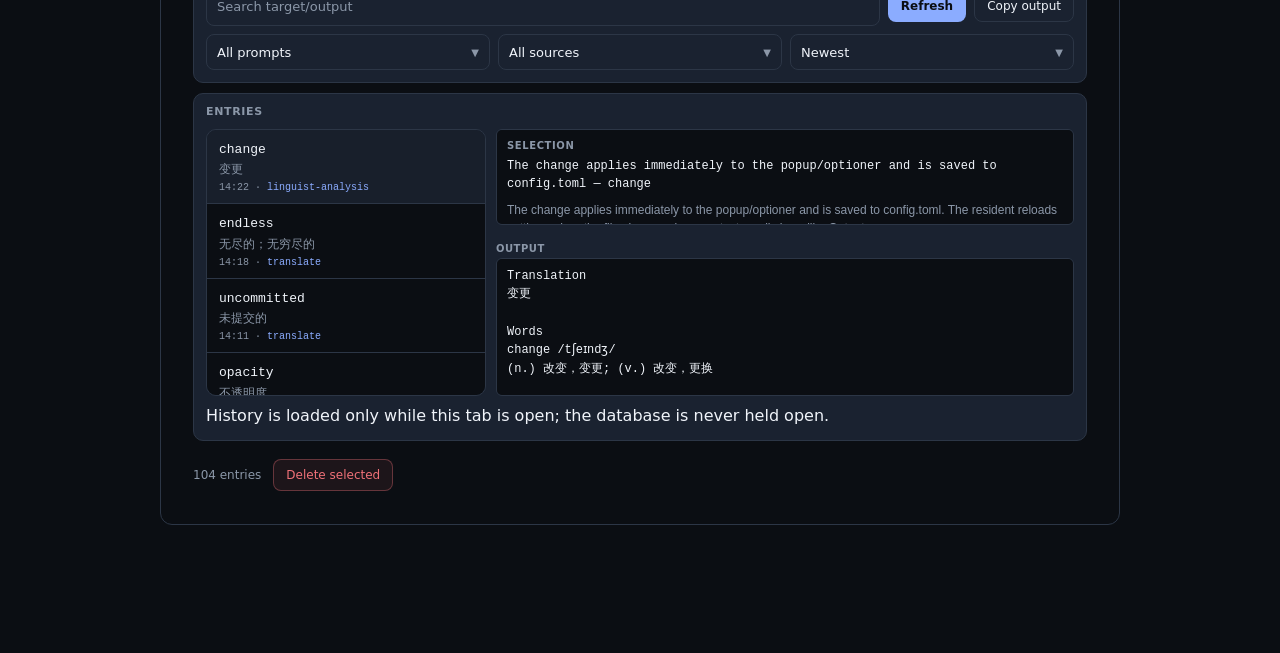
==== commit 2ef05882: "R1 step 1: rename runtime identifiers to LingoSnap Data folder, credential target, window classes, p" ====
--- a/selection-translate-redesign/classic/index.html
+++ b/selection-translate-redesign/classic/index.html
@@ -939,7 +939,7 @@
             </div>
             <div>
               <span class="label">Credential target</span>
-              <div class="input">SelectionTranslate/OpenAI</div>
+              <div class="input">LingoSnap/OpenAI</div>
             </div>
           </div>
         </div>
